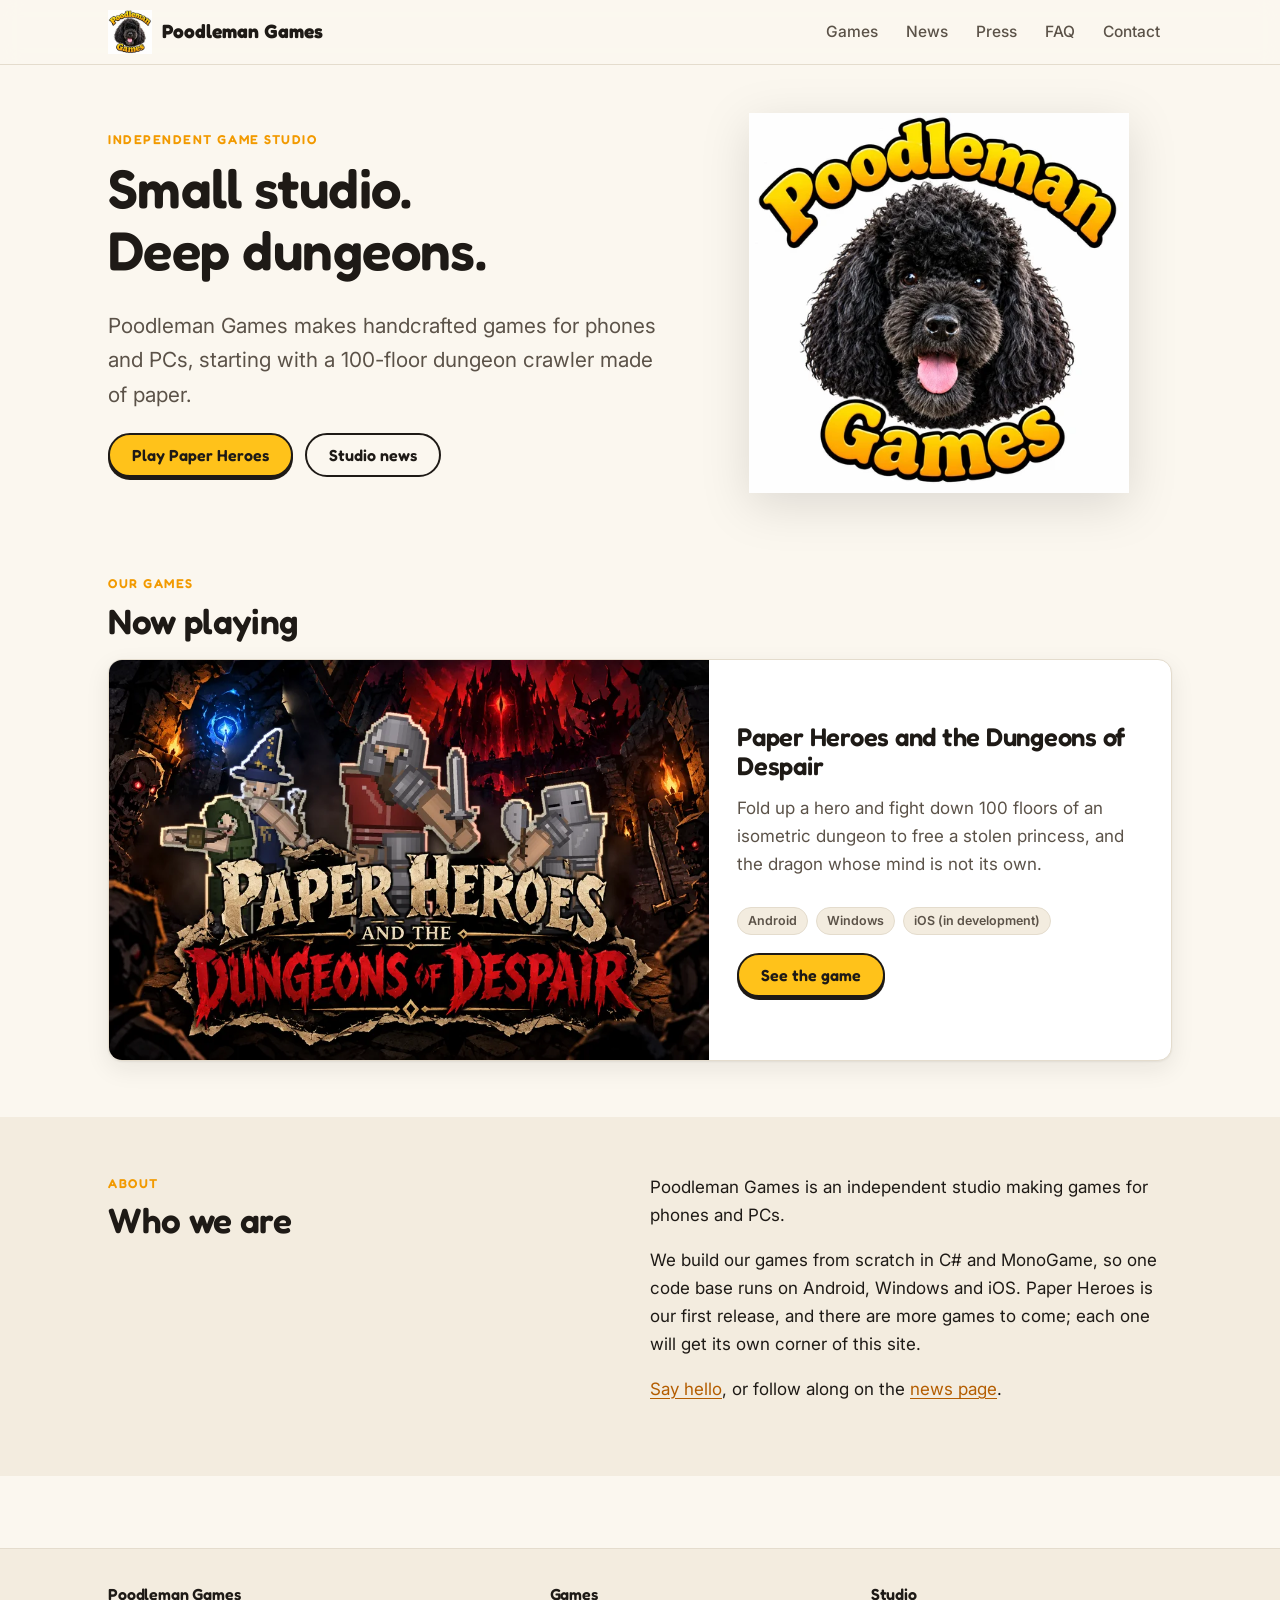
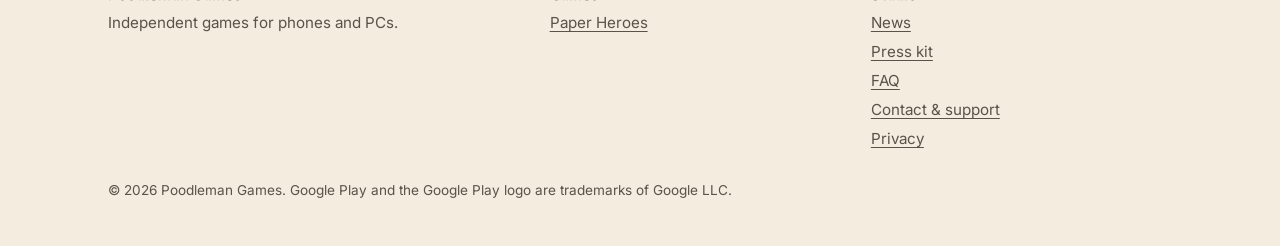
==== index.html @ ee1fa2d5 "Poodleman Games website: studio pages, Paper Heroes section, privacy policy and app-ads.txt Co-Autho" ====
<!doctype html>
<html lang="en">
<head>
<meta charset="utf-8">
<meta name="viewport" content="width=device-width, initial-scale=1">
<title>Poodleman Games</title>
<meta name="description" content="Poodleman Games is an independent game studio. Our first game, Paper Heroes and the Dungeons of Despair, is a 100-floor isometric dungeon crawler.">
<link rel="canonical" href="https://poodlemangames.com/">
<meta property="og:type" content="website">
<meta property="og:site_name" content="Poodleman Games">
<meta property="og:title" content="Poodleman Games">
<meta property="og:description" content="An independent game studio. Our first game: Paper Heroes and the Dungeons of Despair.">
<meta property="og:url" content="https://poodlemangames.com/">
<meta property="og:image" content="https://poodlemangames.com/assets/img/og-studio.jpg">
<meta name="twitter:card" content="summary_large_image">
<meta name="theme-color" content="#ffc21a">
<link rel="icon" href="/favicon.ico" sizes="any">
<link rel="icon" type="image/png" href="/assets/img/favicon-64.png">
<link rel="apple-touch-icon" href="/assets/img/apple-touch-icon.png">
<link rel="preconnect" href="https://fonts.googleapis.com">
<link rel="preconnect" href="https://fonts.gstatic.com" crossorigin>
<link rel="stylesheet" href="https://fonts.googleapis.com/css2?family=Fredoka:wght@500;600;700&family=Inter:wght@400;500;600&display=swap">
<link rel="stylesheet" href="/assets/css/site.css">
</head>
<body>
<a class="skip" href="#main">Skip to content</a>

<header class="site-header">
  <div class="wrap">
    <a class="brand" href="/"><img src="/assets/img/poodleman-logo-128.webp" alt="" width="44" height="44">Poodleman Games</a>
    <nav class="site-nav" aria-label="Main">
      <a href="/games/">Games</a>
      <a href="/news/">News</a>
      <a href="/press/">Press</a>
      <a href="/faq/">FAQ</a>
      <a href="/contact/">Contact</a>
    </nav>
  </div>
</header>

<main id="main">
  <section class="hero-studio">
    <div class="wrap">
      <div>
        <p class="eyebrow">Independent game studio</p>
        <h1>Small studio.<br>Deep dungeons.</h1>
        <p class="lead">Poodleman Games makes handcrafted games for phones and PCs, starting with a 100-floor dungeon crawler made of paper.</p>
        <div class="btn-row">
          <a class="btn" href="/games/paperheroes/">Play Paper Heroes</a>
          <a class="btn ghost" href="/news/">Studio news</a>
        </div>
      </div>
      <div class="logo-disc" style="max-width:min(380px,80vw);margin:0 auto">
        <img class="logo-big" src="/assets/img/poodleman-logo-512.webp" alt="Poodleman Games logo: a black poodle under the studio name" width="512" height="512">
      </div>
    </div>
  </section>

  <section class="section">
    <div class="wrap">
      <p class="eyebrow">Our games</p>
      <h2>Now playing</h2>
      <a class="card feature-game" href="/games/paperheroes/">
        <picture>
          <source type="image/webp" srcset="/assets/img/paperheroes/keyart-heroes-960.webp 960w, /assets/img/paperheroes/keyart-heroes-1600.webp 1600w" sizes="(min-width: 820px) 620px, 100vw">
          <img src="/assets/img/paperheroes/keyart-heroes-960.jpg" alt="Paper Heroes key art: four paper heroes before the Dungeons of Despair" width="960" height="640" loading="lazy">
        </picture>
        <div class="card-body">
          <h3 style="font-size:1.6rem">Paper Heroes and the Dungeons of Despair</h3>
          <p class="muted">Fold up a hero and fight down 100 floors of an isometric dungeon to free a stolen princess, and the dragon whose mind is not its own.</p>
          <div class="stat-row">
            <span class="tag">Android</span><span class="tag">Windows</span><span class="tag">iOS (in development)</span>
          </div>
          <span class="btn" style="align-self:flex-start">See the game</span>
        </div>
      </a>
    </div>
  </section>

  <section class="section" style="background:var(--bg-alt)">
    <div class="wrap grid grid-2" style="align-items:start">
      <div>
        <p class="eyebrow">About</p>
        <h2>Who we are</h2>
      </div>
      <div class="prose">
        <!-- TODO: tell the studio's story here: who you are, and the poodle behind the name. -->
        <p>Poodleman Games is an independent studio making games for phones and PCs.</p>
        <p>We build our games from scratch in C# and MonoGame, so one code base runs on Android, Windows and iOS. Paper Heroes is our first release, and there are more games to come; each one will get its own corner of this site.</p>
        <p><a href="/contact/">Say hello</a>, or follow along on the <a href="/news/">news page</a>.</p>
      </div>
    </div>
  </section>
</main>

<footer class="site-footer">
  <div class="wrap">
    <div>
      <h3>Poodleman Games</h3>
      <p>Independent games for phones and PCs.</p>
    </div>
    <div>
      <h3>Games</h3>
      <ul>
        <li><a href="/games/paperheroes/">Paper Heroes</a></li>
      </ul>
    </div>
    <div>
      <h3>Studio</h3>
      <ul>
        <li><a href="/news/">News</a></li>
        <li><a href="/press/">Press kit</a></li>
        <li><a href="/faq/">FAQ</a></li>
        <li><a href="/contact/">Contact &amp; support</a></li>
        <li><a href="/privacy/">Privacy</a></li>
      </ul>
    </div>
    <p class="fine">&copy; 2026 Poodleman Games. Google Play and the Google Play logo are trademarks of Google LLC.</p>
  </div>
</footer>
</body>
</html>
---- assets/css/site.css ----
/* Poodleman Games: studio-wide styles.
   Each game section adds its own theme on top (see paperheroes.css). */

:root {
  --bg: #fbf7ef;
  --bg-alt: #f3ecdf;
  --surface: #ffffff;
  --ink: #1e1a16;
  --ink-soft: #5b5248;
  --line: #e4dccd;
  --gold: #ffc21a;
  --gold-deep: #f29a00;
  --accent: #b45d00;          /* links: gold darkened for contrast on cream */
  --shadow: 0 1px 2px rgba(30, 26, 22, .06), 0 8px 24px rgba(30, 26, 22, .08);
  --radius: 14px;
  --wrap: 1120px;
  --font-display: "Fredoka", "Trebuchet MS", system-ui, sans-serif;
  --font-body: "Inter", system-ui, -apple-system, "Segoe UI", Roboto, sans-serif;
  color-scheme: light;
}

@media (prefers-color-scheme: dark) {
  :root:not([data-theme="light"]) {
    --bg: #17140f;
    --bg-alt: #1f1b15;
    --surface: #25201a;
    --ink: #f4ede1;
    --ink-soft: #b9ad9c;
    --line: #3a3229;
    --accent: #ffc94a;
    --shadow: 0 1px 2px rgba(0, 0, 0, .3), 0 8px 24px rgba(0, 0, 0, .35);
    color-scheme: dark;
  }
}

*, *::before, *::after { box-sizing: border-box; }
html { -webkit-text-size-adjust: 100%; scroll-behavior: smooth; }
body {
  margin: 0;
  background: var(--bg);
  color: var(--ink);
  font: 400 1.0625rem/1.65 var(--font-body);
  overflow-x: hidden;
}
img { max-width: 100%; height: auto; display: block; }
a { color: var(--accent); text-underline-offset: .18em; }
a:hover { text-decoration-thickness: 2px; }
:focus-visible { outline: 3px solid var(--gold-deep); outline-offset: 3px; border-radius: 4px; }

h1, h2, h3 { font-family: var(--font-display); font-weight: 600; line-height: 1.15; margin: 0 0 .5em; letter-spacing: -.01em; }
h1 { font-size: clamp(2.1rem, 5.5vw, 3.4rem); }
h2 { font-size: clamp(1.6rem, 3.6vw, 2.2rem); }
h3 { font-size: 1.25rem; }
p { margin: 0 0 1em; }

.wrap { width: 100%; max-width: var(--wrap); margin: 0 auto; padding: 0 16px; }
@media (min-width: 720px) { .wrap { padding: 0 28px; } }

.skip { position: absolute; left: -999px; top: 8px; background: var(--surface); padding: 8px 14px; z-index: 10; border-radius: 8px; }
.skip:focus { left: 8px; }

/* ---------- header ---------- */
.site-header {
  position: sticky; top: 0; z-index: 5;
  background: color-mix(in srgb, var(--bg) 88%, transparent);
  backdrop-filter: saturate(1.4) blur(10px);
  -webkit-backdrop-filter: saturate(1.4) blur(10px);
  border-bottom: 1px solid var(--line);
}
.site-header .wrap { display: flex; align-items: center; gap: 12px 24px; flex-wrap: wrap; padding-top: 10px; padding-bottom: 10px; }
.brand { display: flex; align-items: center; gap: 10px; text-decoration: none; color: var(--ink); font-family: var(--font-display); font-weight: 700; font-size: 1.2rem; }
.brand img { width: 44px; height: 44px; }
.site-nav { display: flex; gap: 4px; margin-left: auto; overflow-x: auto; scrollbar-width: none; }
.site-nav::-webkit-scrollbar { display: none; }
.site-nav a { color: var(--ink-soft); text-decoration: none; font-weight: 500; padding: 6px 12px; border-radius: 999px; white-space: nowrap; font-size: .97rem; }
.site-nav a:hover { color: var(--ink); background: var(--bg-alt); }
.site-nav a[aria-current="page"] { color: var(--ink); background: var(--gold); }
@media (max-width: 640px) {
  .site-nav { margin-left: -12px; width: calc(100% + 24px); padding: 0 12px; }
}

/* ---------- footer ---------- */
.site-footer { margin-top: 72px; padding: 36px 0 44px; background: var(--bg-alt); border-top: 1px solid var(--line); color: var(--ink-soft); font-size: .95rem; }
.site-footer .wrap { display: grid; gap: 20px; }
@media (min-width: 720px) { .site-footer .wrap { grid-template-columns: 1.4fr 1fr 1fr; } }
.site-footer h3 { font-size: 1rem; color: var(--ink); margin-bottom: .4em; }
.site-footer ul { list-style: none; margin: 0; padding: 0; display: grid; gap: 4px; }
.site-footer a { color: var(--ink-soft); }
.site-footer a:hover { color: var(--ink); }
.site-footer .fine { grid-column: 1 / -1; font-size: .85rem; margin: 8px 0 0; }

/* ---------- building blocks ---------- */
.section { padding: 56px 0; }
.section-tight { padding: 32px 0; }
.eyebrow { font-family: var(--font-display); font-weight: 600; text-transform: uppercase; letter-spacing: .12em; font-size: .8rem; color: var(--gold-deep); margin: 0 0 .5em; }
.lead { font-size: clamp(1.1rem, 2.2vw, 1.3rem); color: var(--ink-soft); max-width: 46ch; }
.prose { max-width: 70ch; }
.prose h2 { margin-top: 1.6em; font-size: 1.6rem; }
.prose h3 { margin-top: 1.4em; }
.prose ul { padding-left: 1.2em; }
.prose li { margin: .3em 0; }
.muted { color: var(--ink-soft); }

.btn {
  display: inline-flex; align-items: center; gap: 10px;
  padding: 12px 22px; border-radius: 999px;
  font: 600 1rem/1 var(--font-display); text-decoration: none;
  background: var(--gold); color: #1e1a16; border: 2px solid #1e1a16;
  box-shadow: 0 3px 0 #1e1a16; transition: transform .12s, box-shadow .12s;
}
.btn:hover { transform: translateY(-1px); box-shadow: 0 4px 0 #1e1a16; }
.btn:active { transform: translateY(2px); box-shadow: 0 1px 0 #1e1a16; }
.btn.ghost { background: transparent; color: var(--ink); border-color: var(--ink); box-shadow: none; }
.btn-row { display: flex; flex-wrap: wrap; gap: 12px; margin-top: 20px; }

.card { background: var(--surface); border: 1px solid var(--line); border-radius: var(--radius); box-shadow: var(--shadow); overflow: hidden; }
.card-body { padding: 20px 22px; }
.grid { display: grid; gap: 20px; }
@media (min-width: 720px) { .grid-2 { grid-template-columns: repeat(2, 1fr); } .grid-3 { grid-template-columns: repeat(3, 1fr); } }

.tag { display: inline-block; font-size: .78rem; font-weight: 600; padding: 3px 10px; border-radius: 999px; background: var(--bg-alt); color: var(--ink-soft); border: 1px solid var(--line); }

table { border-collapse: collapse; width: 100%; font-size: .97rem; }
th, td { text-align: left; padding: 10px 12px; border-bottom: 1px solid var(--line); vertical-align: top; }
th { font-weight: 600; }
.table-scroll { overflow-x: auto; }

/* ---------- home ---------- */
.hero-studio { padding: 48px 0 24px; }
.hero-studio .wrap { display: grid; gap: 28px; align-items: center; }
@media (min-width: 820px) { .hero-studio .wrap { grid-template-columns: 1.1fr .9fr; } }
.hero-studio .logo-big { width: min(380px, 80vw); margin: 0 auto; filter: drop-shadow(0 12px 24px rgba(0, 0, 0, .12)); }
@media (prefers-color-scheme: dark) {
  :root:not([data-theme="light"]) .logo-disc { background: #fffdf8; border-radius: 50%; padding: 6%; }
}

.feature-game { display: grid; text-decoration: none; color: inherit; }
@media (min-width: 820px) { .feature-game { grid-template-columns: 1.3fr 1fr; } }
.feature-game img { width: 100%; height: 100%; object-fit: cover; aspect-ratio: 3 / 2; }
.feature-game .card-body { padding: 28px; display: flex; flex-direction: column; justify-content: center; }
.feature-game:hover h3 { text-decoration: underline; text-decoration-color: var(--gold-deep); }

.stat-row { display: flex; flex-wrap: wrap; gap: 8px; margin: 12px 0 18px; }

/* ---------- news ---------- */
.post { padding: 28px 0; border-bottom: 1px solid var(--line); }
.post:last-child { border-bottom: 0; }
.post time { color: var(--ink-soft); font-size: .92rem; }
.post h2 { font-size: 1.5rem; margin-top: .2em; }

/* ---------- faq ---------- */
details.faq { border: 1px solid var(--line); border-radius: 12px; background: var(--surface); margin: 10px 0; }
details.faq summary { cursor: pointer; padding: 16px 18px; font-weight: 600; list-style: none; display: flex; justify-content: space-between; gap: 12px; }
details.faq summary::-webkit-details-marker { display: none; }
details.faq summary::after { content: "+"; font: 600 1.3rem/1 var(--font-display); color: var(--gold-deep); }
details.faq[open] summary::after { content: "\2212"; }
details.faq .answer { padding: 0 18px 16px; color: var(--ink-soft); }
details.faq .answer p:last-child { margin-bottom: 0; }

/* ---------- press ---------- */
.factsheet th { width: 34%; color: var(--ink-soft); font-weight: 500; }
.download-grid { display: grid; gap: 16px; grid-template-columns: repeat(auto-fill, minmax(220px, 1fr)); }
.download-grid figure { margin: 0; }
.download-grid img { border-radius: 10px; border: 1px solid var(--line); aspect-ratio: 16 / 10; object-fit: cover; width: 100%; background: #fff; }
.download-grid figcaption { font-size: .9rem; margin-top: 6px; }

.contact-box { font-size: 1.15rem; padding: 22px 24px; }
.contact-box a { font-weight: 600; word-break: break-all; }
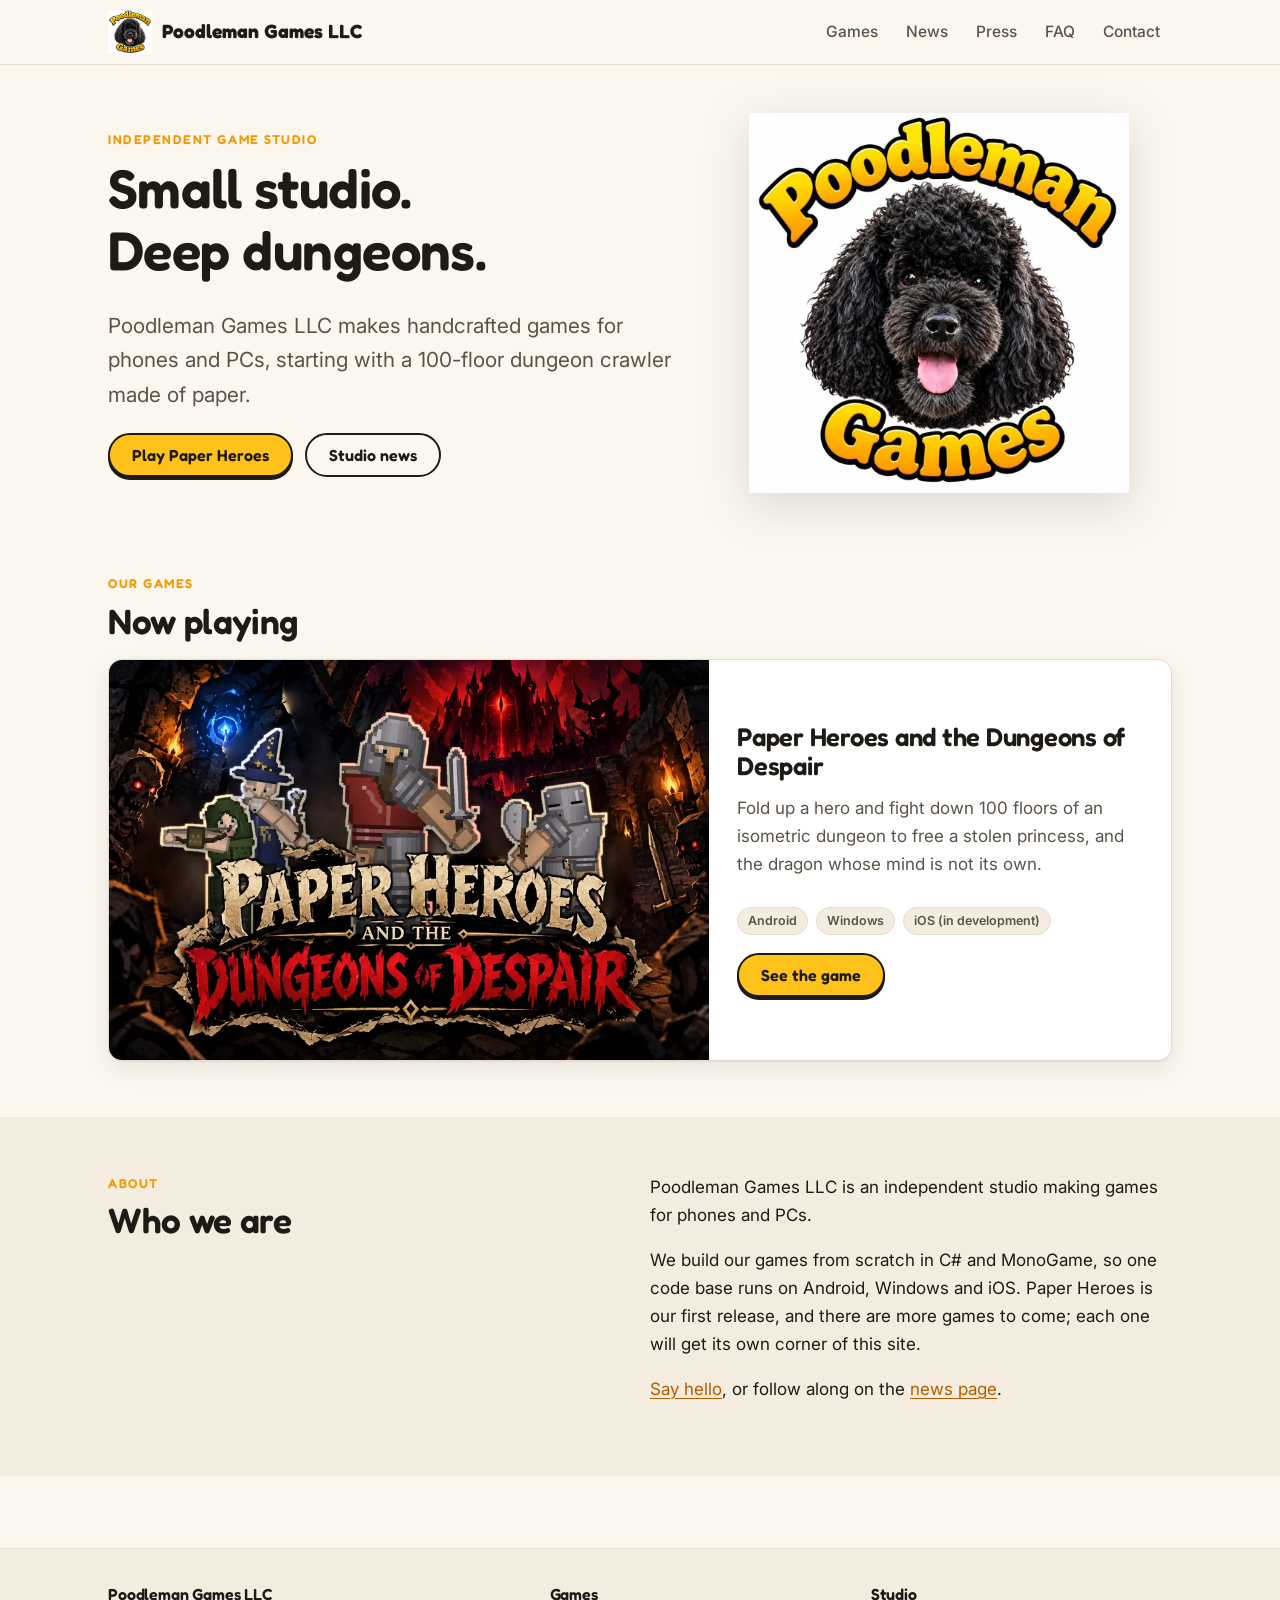
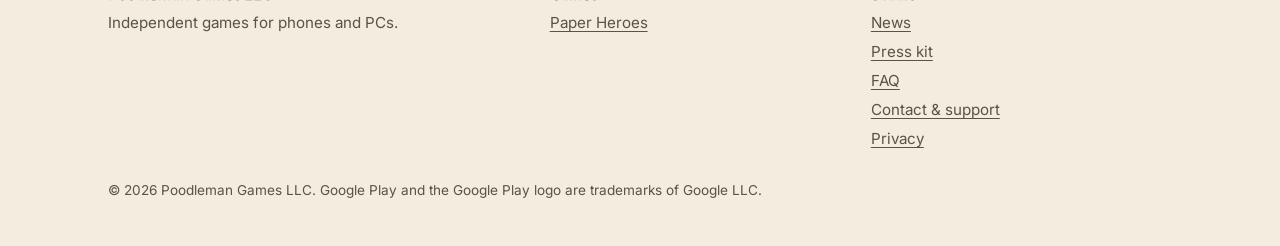
==== commit 841fcc2d: "Use the company name Poodleman Games LLC and the poodleman@poodlemangames.com contact address Co-Aut" ====
--- a/index.html
+++ b/index.html
@@ -3,12 +3,12 @@
 <head>
 <meta charset="utf-8">
 <meta name="viewport" content="width=device-width, initial-scale=1">
-<title>Poodleman Games</title>
-<meta name="description" content="Poodleman Games is an independent game studio. Our first game, Paper Heroes and the Dungeons of Despair, is a 100-floor isometric dungeon crawler.">
+<title>Poodleman Games LLC</title>
+<meta name="description" content="Poodleman Games LLC is an independent game studio. Our first game, Paper Heroes and the Dungeons of Despair, is a 100-floor isometric dungeon crawler.">
 <link rel="canonical" href="https://poodlemangames.com/">
 <meta property="og:type" content="website">
-<meta property="og:site_name" content="Poodleman Games">
-<meta property="og:title" content="Poodleman Games">
+<meta property="og:site_name" content="Poodleman Games LLC">
+<meta property="og:title" content="Poodleman Games LLC">
 <meta property="og:description" content="An independent game studio. Our first game: Paper Heroes and the Dungeons of Despair.">
 <meta property="og:url" content="https://poodlemangames.com/">
 <meta property="og:image" content="https://poodlemangames.com/assets/img/og-studio.jpg">
@@ -27,7 +27,7 @@
 
 <header class="site-header">
   <div class="wrap">
-    <a class="brand" href="/"><img src="/assets/img/poodleman-logo-128.webp" alt="" width="44" height="44">Poodleman Games</a>
+    <a class="brand" href="/"><img src="/assets/img/poodleman-logo-128.webp" alt="" width="44" height="44">Poodleman Games LLC</a>
     <nav class="site-nav" aria-label="Main">
       <a href="/games/">Games</a>
       <a href="/news/">News</a>
@@ -44,7 +44,7 @@
       <div>
         <p class="eyebrow">Independent game studio</p>
         <h1>Small studio.<br>Deep dungeons.</h1>
-        <p class="lead">Poodleman Games makes handcrafted games for phones and PCs, starting with a 100-floor dungeon crawler made of paper.</p>
+        <p class="lead">Poodleman Games LLC makes handcrafted games for phones and PCs, starting with a 100-floor dungeon crawler made of paper.</p>
         <div class="btn-row">
           <a class="btn" href="/games/paperheroes/">Play Paper Heroes</a>
           <a class="btn ghost" href="/news/">Studio news</a>
@@ -85,7 +85,7 @@
       </div>
       <div class="prose">
         <!-- TODO: tell the studio's story here: who you are, and the poodle behind the name. -->
-        <p>Poodleman Games is an independent studio making games for phones and PCs.</p>
+        <p>Poodleman Games LLC is an independent studio making games for phones and PCs.</p>
         <p>We build our games from scratch in C# and MonoGame, so one code base runs on Android, Windows and iOS. Paper Heroes is our first release, and there are more games to come; each one will get its own corner of this site.</p>
         <p><a href="/contact/">Say hello</a>, or follow along on the <a href="/news/">news page</a>.</p>
       </div>
@@ -96,7 +96,7 @@
 <footer class="site-footer">
   <div class="wrap">
     <div>
-      <h3>Poodleman Games</h3>
+      <h3>Poodleman Games LLC</h3>
       <p>Independent games for phones and PCs.</p>
     </div>
     <div>
@@ -115,7 +115,7 @@
         <li><a href="/privacy/">Privacy</a></li>
       </ul>
     </div>
-    <p class="fine">&copy; 2026 Poodleman Games. Google Play and the Google Play logo are trademarks of Google LLC.</p>
+    <p class="fine">&copy; 2026 Poodleman Games LLC. Google Play and the Google Play logo are trademarks of Google LLC.</p>
   </div>
 </footer>
 </body>
--- a/assets/css/site.css
+++ b/assets/css/site.css
@@ -1,4 +1,4 @@
-/* Poodleman Games: studio-wide styles.
+/* Poodleman Games LLC: studio-wide styles.
    Each game section adds its own theme on top (see paperheroes.css). */
 
 :root {
@@ -165,4 +165,4 @@
 .download-grid figcaption { font-size: .9rem; margin-top: 6px; }
 
 .contact-box { font-size: 1.15rem; padding: 22px 24px; }
-.contact-box a { font-weight: 600; word-break: break-all; }
+.contact-box a { font-weight: 600; display: inline-block; overflow-wrap: anywhere; }
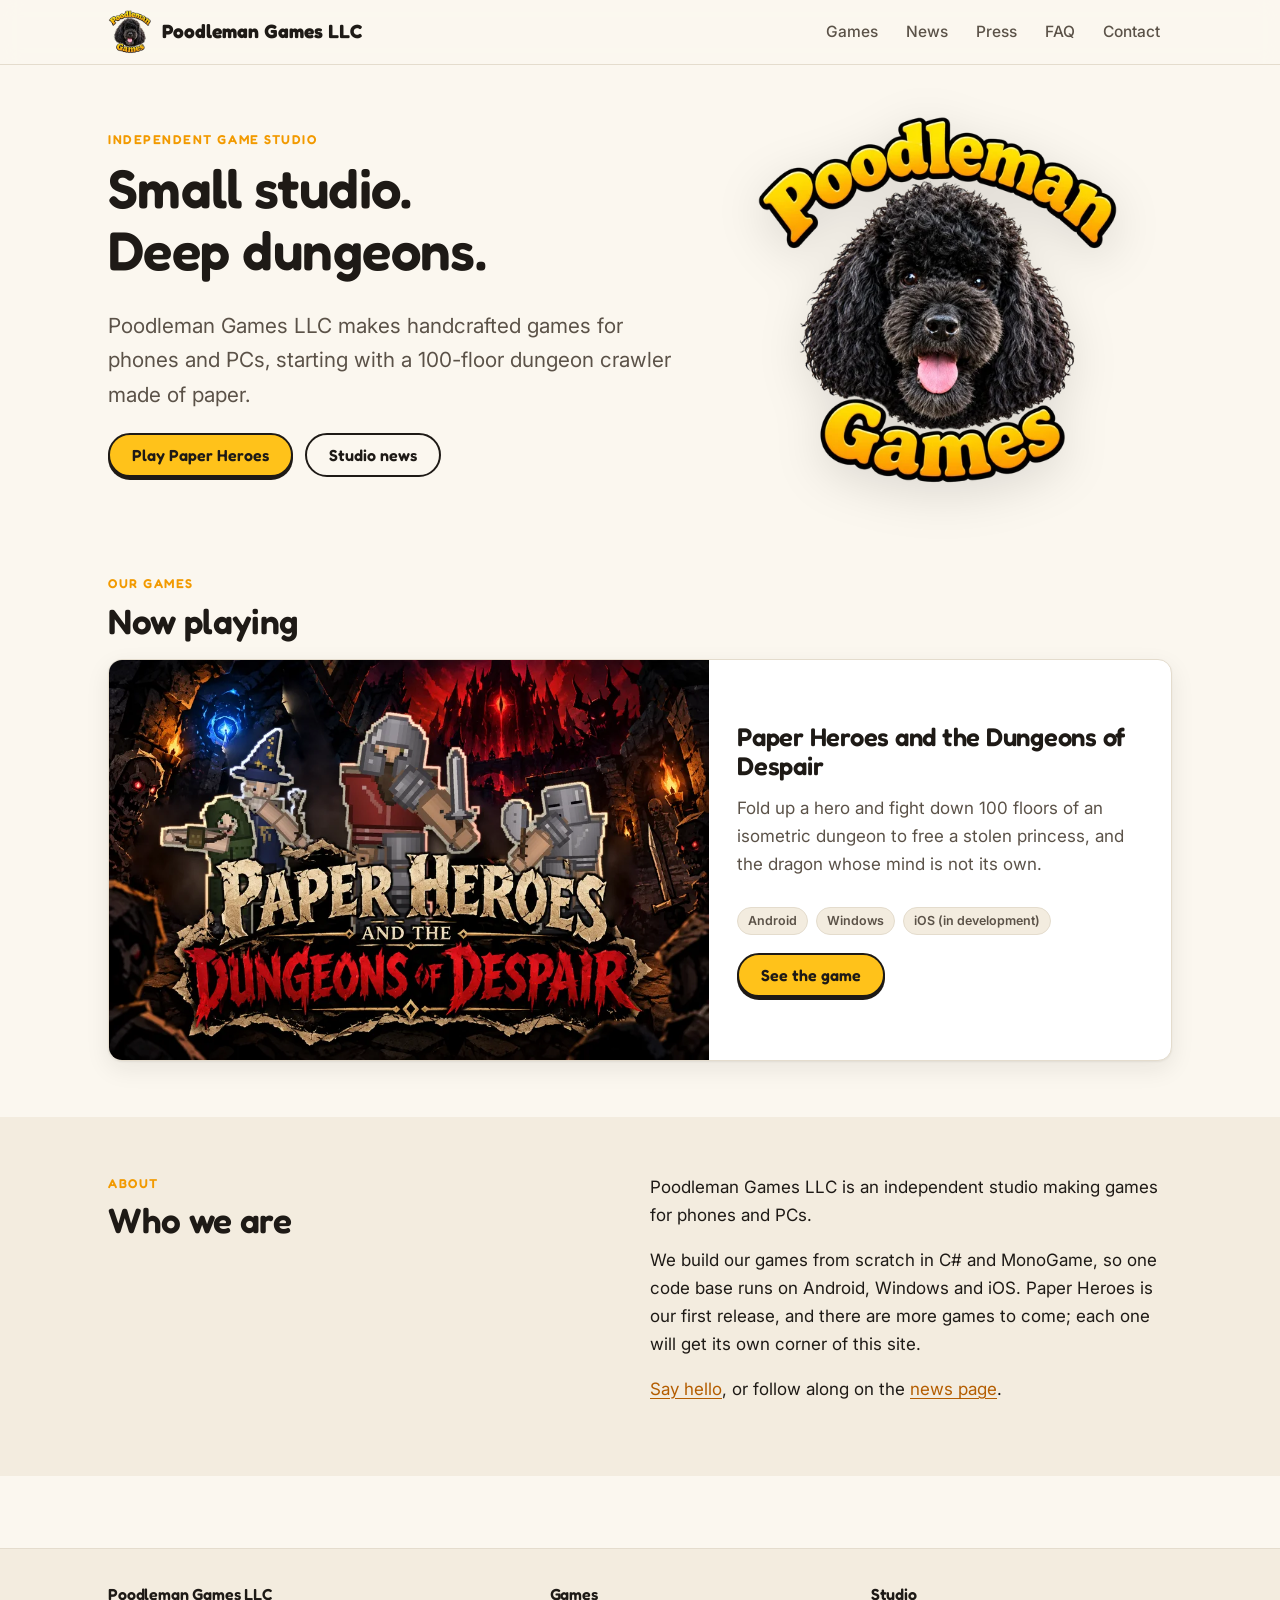
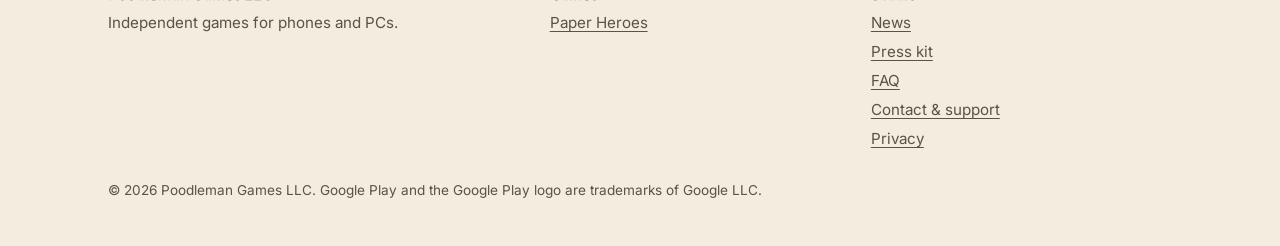
==== commit e00b0555: "Give the Poodleman logo a transparent background Co-Authored-By: Claude Opus 5.5 <noreply@anthropic." ====
--- a/index.html
+++ b/index.html
@@ -50,7 +50,7 @@
           <a class="btn ghost" href="/news/">Studio news</a>
         </div>
       </div>
-      <div class="logo-disc" style="max-width:min(380px,80vw);margin:0 auto">
+      <div style="max-width:min(380px,80vw);margin:0 auto">
         <img class="logo-big" src="/assets/img/poodleman-logo-512.webp" alt="Poodleman Games logo: a black poodle under the studio name" width="512" height="512">
       </div>
     </div>
--- a/assets/css/site.css
+++ b/assets/css/site.css
@@ -131,7 +131,7 @@
 @media (min-width: 820px) { .hero-studio .wrap { grid-template-columns: 1.1fr .9fr; } }
 .hero-studio .logo-big { width: min(380px, 80vw); margin: 0 auto; filter: drop-shadow(0 12px 24px rgba(0, 0, 0, .12)); }
 @media (prefers-color-scheme: dark) {
-  :root:not([data-theme="light"]) .logo-disc { background: #fffdf8; border-radius: 50%; padding: 6%; }
+  :root:not([data-theme="light"]) .hero-studio .logo-big { filter: drop-shadow(0 0 28px rgba(255, 194, 26, .22)); }
 }
 
 .feature-game { display: grid; text-decoration: none; color: inherit; }
@@ -161,7 +161,7 @@
 .factsheet th { width: 34%; color: var(--ink-soft); font-weight: 500; }
 .download-grid { display: grid; gap: 16px; grid-template-columns: repeat(auto-fill, minmax(220px, 1fr)); }
 .download-grid figure { margin: 0; }
-.download-grid img { border-radius: 10px; border: 1px solid var(--line); aspect-ratio: 16 / 10; object-fit: cover; width: 100%; background: #fff; }
+.download-grid img { border-radius: 10px; border: 1px solid var(--line); aspect-ratio: 16 / 10; object-fit: cover; width: 100%; background: var(--bg-alt); }
 .download-grid figcaption { font-size: .9rem; margin-top: 6px; }
 
 .contact-box { font-size: 1.15rem; padding: 22px 24px; }
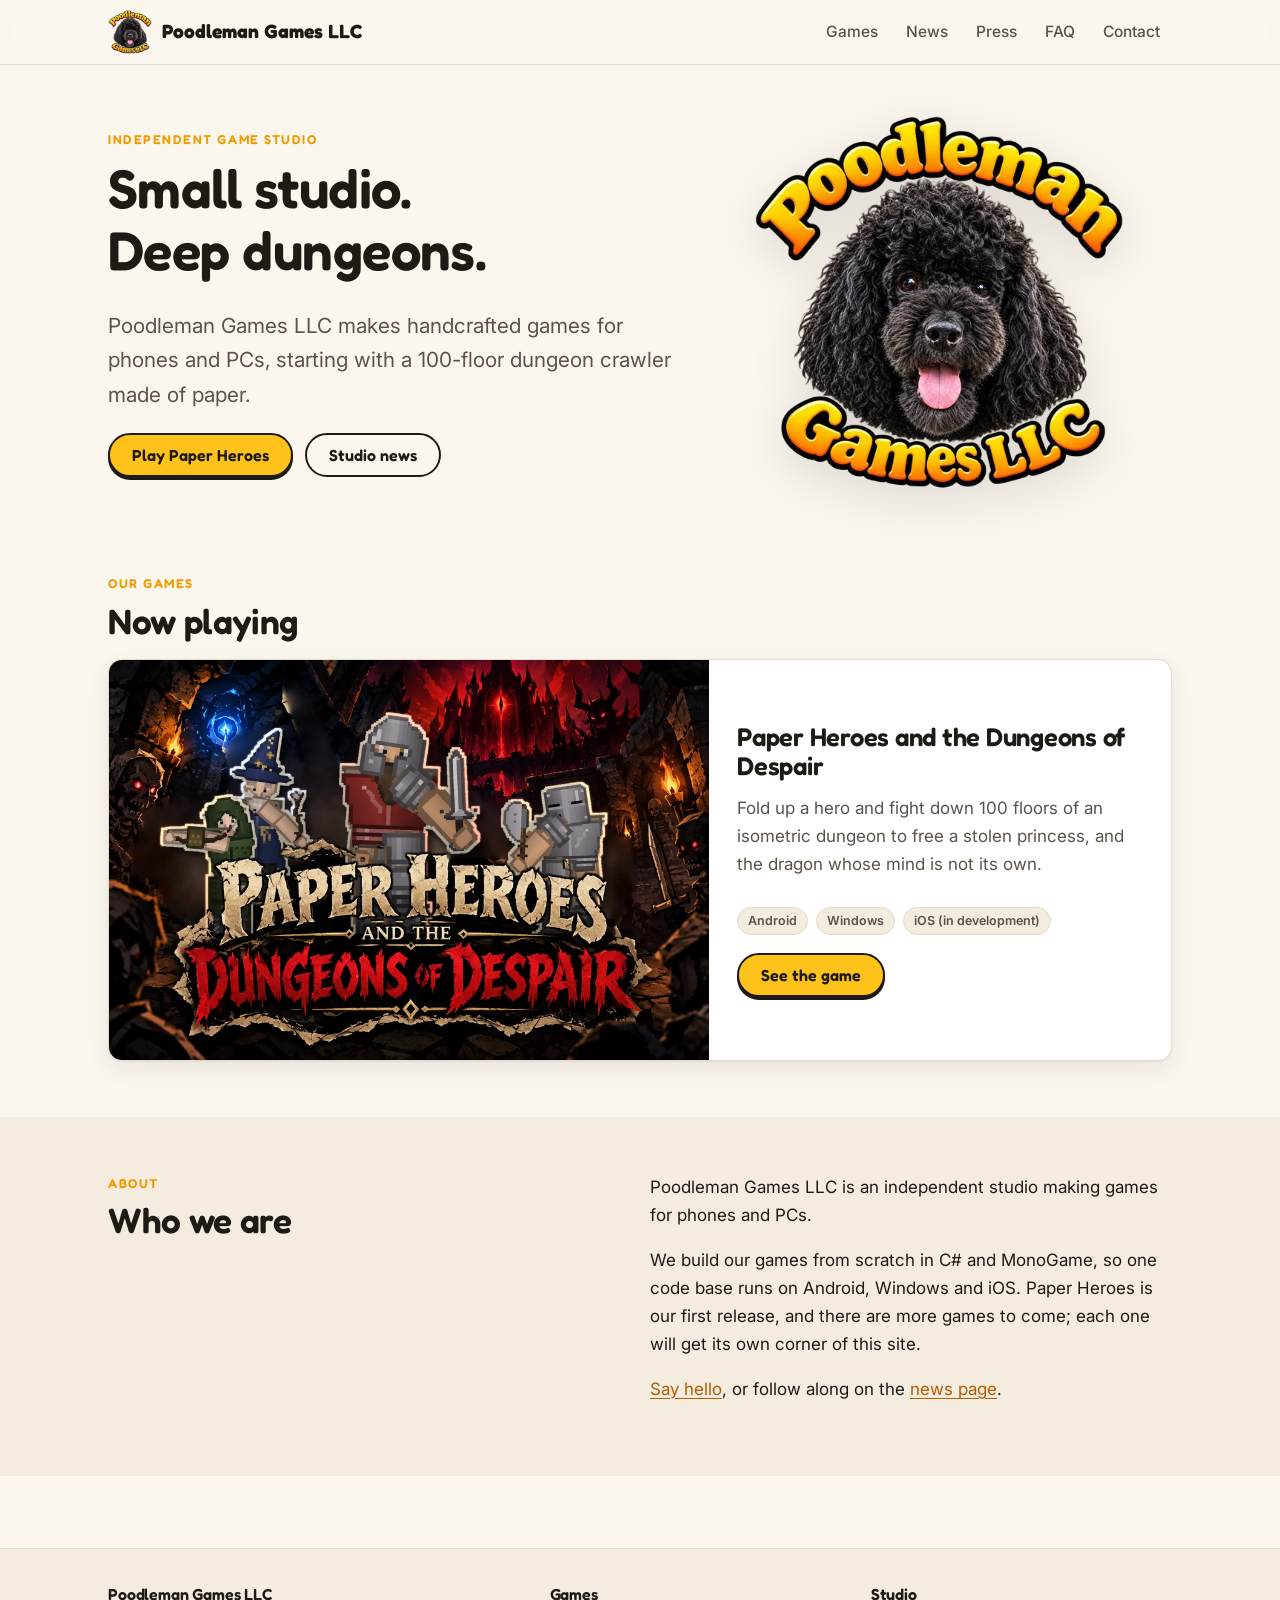
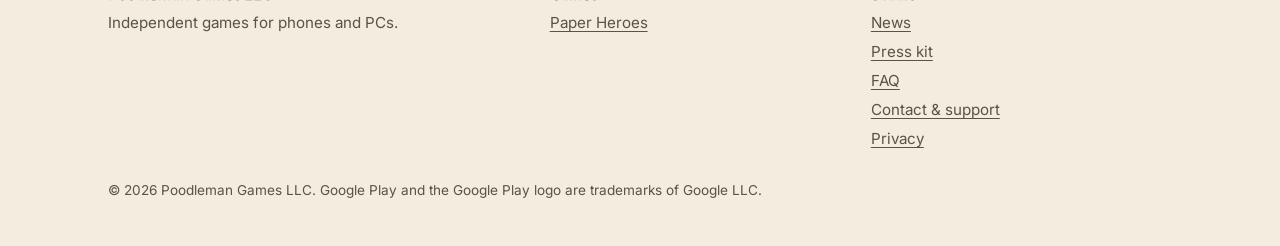
==== commit ef21ac22: "Switch the site to the Poodleman Games LLC logo The header, homepage and press-kit logos, the share " ====
--- a/index.html
+++ b/index.html
@@ -27,7 +27,7 @@
 
 <header class="site-header">
   <div class="wrap">
-    <a class="brand" href="/"><img src="/assets/img/poodleman-logo-128.webp" alt="" width="44" height="44">Poodleman Games LLC</a>
+    <a class="brand" href="/"><img src="/assets/img/poodleman-logo-128.webp?v=3" alt="" width="44" height="44">Poodleman Games LLC</a>
     <nav class="site-nav" aria-label="Main">
       <a href="/games/">Games</a>
       <a href="/news/">News</a>
@@ -51,7 +51,7 @@
         </div>
       </div>
       <div style="max-width:min(380px,80vw);margin:0 auto">
-        <img class="logo-big" src="/assets/img/poodleman-logo-512.webp" alt="Poodleman Games logo: a black poodle under the studio name" width="512" height="512">
+        <img class="logo-big" src="/assets/img/poodleman-logo-512.webp?v=3" alt="Poodleman Games logo: a black poodle under the studio name" width="512" height="512">
       </div>
     </div>
   </section>
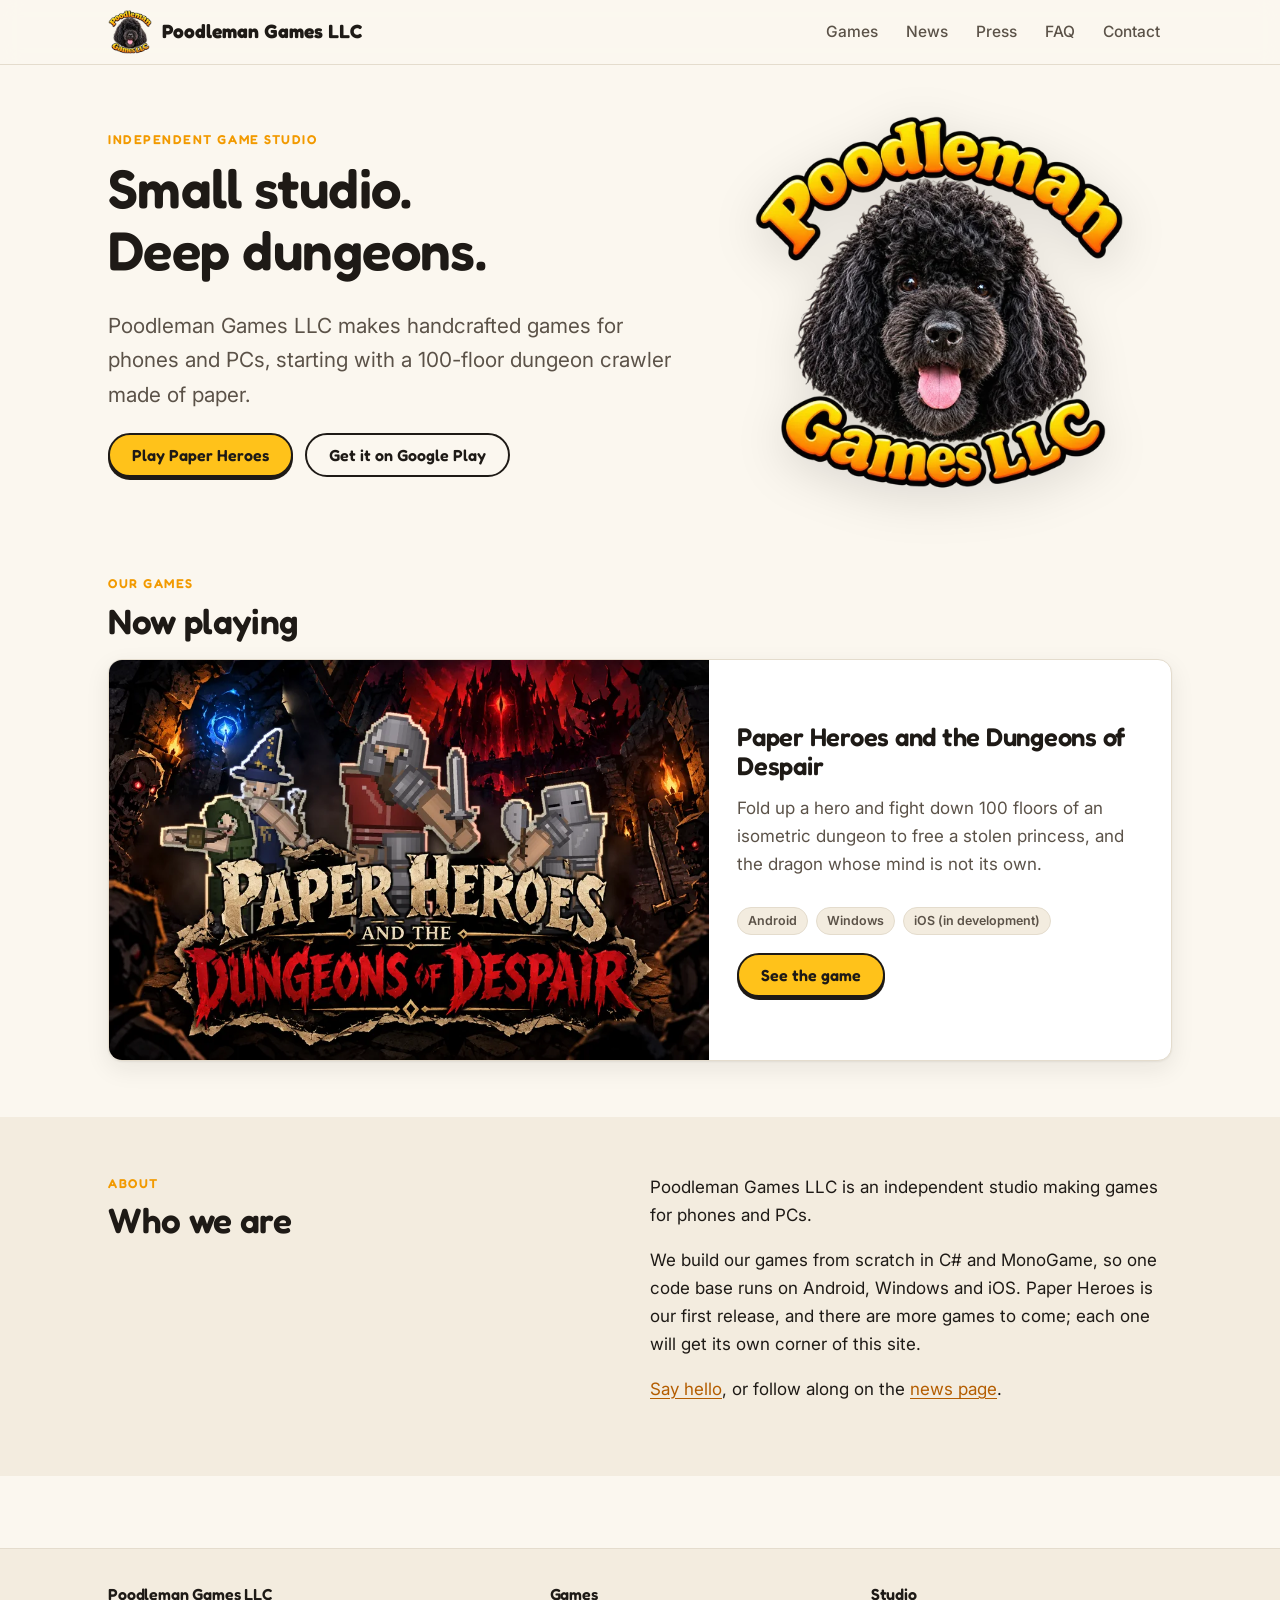
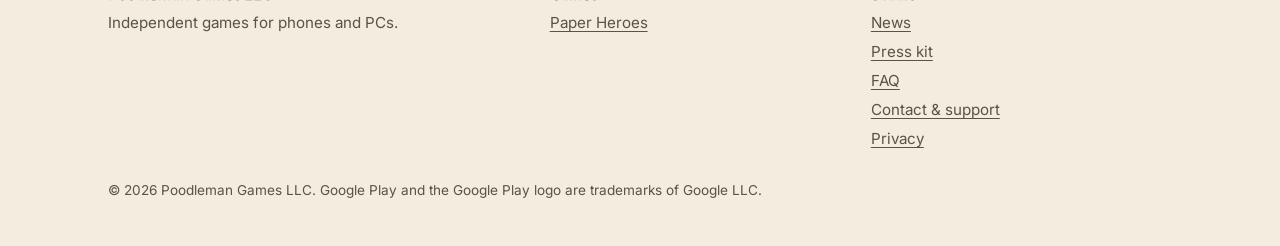
==== commit 1e8832c4: "Paper Heroes is live on Google Play: link the Android version The game page's hero button and Androi" ====
--- a/index.html
+++ b/index.html
@@ -47,7 +47,7 @@
         <p class="lead">Poodleman Games LLC makes handcrafted games for phones and PCs, starting with a 100-floor dungeon crawler made of paper.</p>
         <div class="btn-row">
           <a class="btn" href="/games/paperheroes/">Play Paper Heroes</a>
-          <a class="btn ghost" href="/news/">Studio news</a>
+          <a class="btn ghost" href="https://play.google.com/store/apps/details?id=com.poodlemangames.paperheroes">Get it on Google Play</a>
         </div>
       </div>
       <div style="max-width:min(380px,80vw);margin:0 auto">
